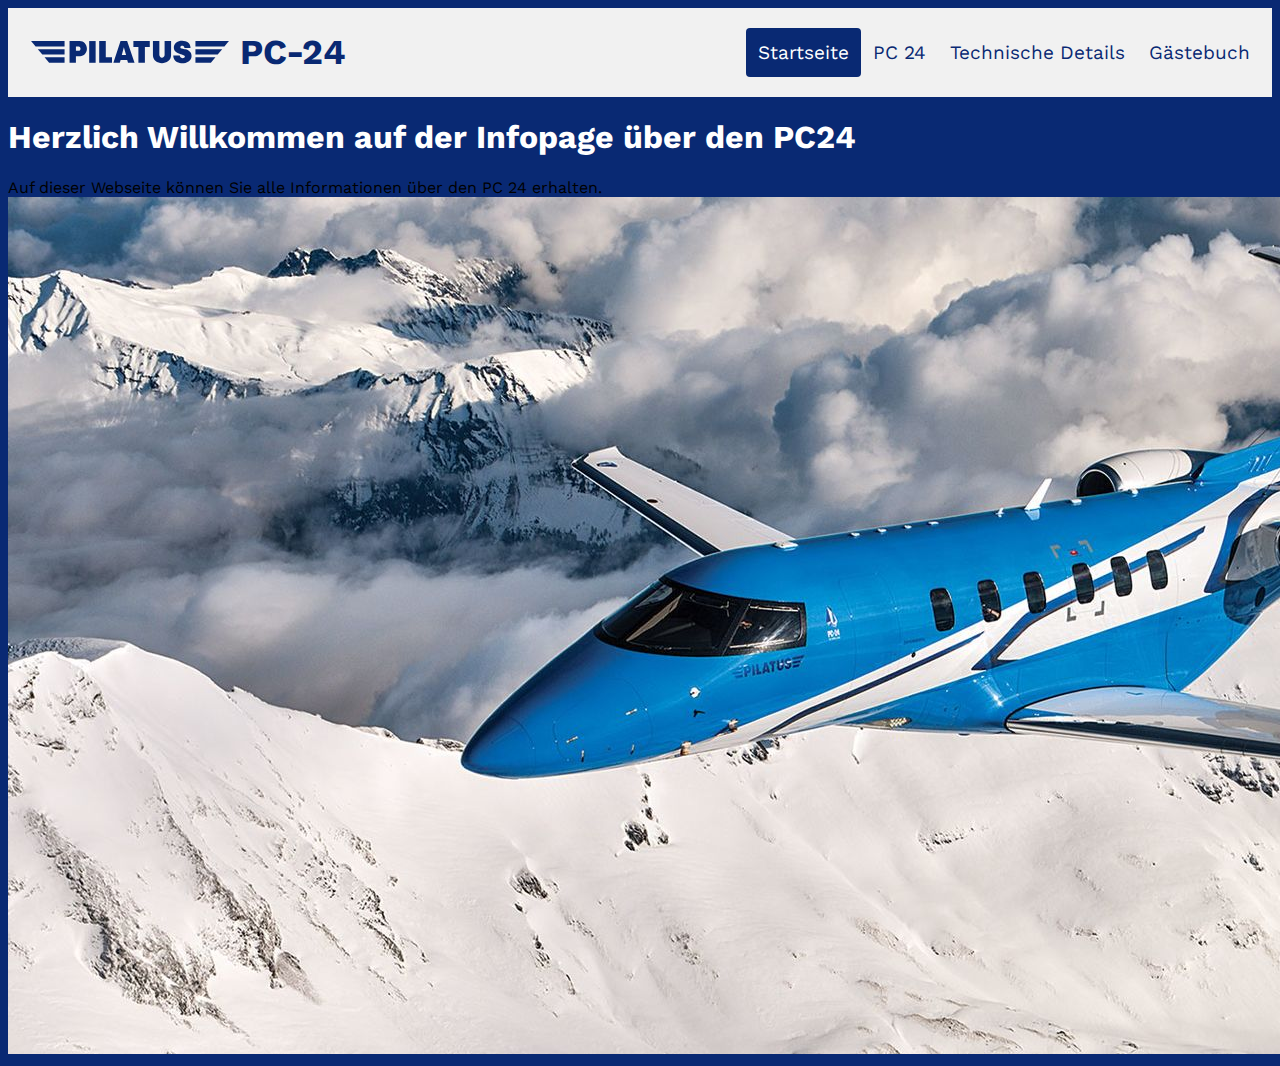
==== index.html @ 9fdf0edd "initial" ====
<!DOCTYPE html>
<html>

<head>
    <meta name="author" content="Silvan Loser">
    <title>PC 24</title>
    <link rel="stylesheet" type="text/css" href="css/style.css">
</head>

<body>
    <div class="header">
        <a href="#default" class="logo"><img src="pics/Pilatus_Aircraft_logo.svg" alt="Pilatus Aircraft Logo" class="responsive"> PC-24</a>
        <div class="header-right">
            <a class="active" href="#home">Startseite</a>
            <a href="#pc24">PC 24</a>
            <a href="#technical-details">Technische Details</a>
            <a href="#guestbook">Gästebuch</a>
        </div>
    </div>
    <h1>Herzlich Willkommen auf der Infopage über den PC24</h1>
    Auf dieser Webseite können Sie alle Informationen über den PC 24 erhalten.
    <div class="startpage"><img src="pics/pc24_1.jpeg" alt="PC 24 in den Schweizer Bergen"></div>
</body>

</html>
---- css/style.css ----
@import url('https://fonts.googleapis.com/css?family=Work+Sans');

body {
    background-color: #092973; 
    font-family: 'Work Sans',sans-serif;
    color: f1f1f1;
}

h1 {color: white; font-family: 'Work Sans', sans-serif}

/* Style the header with a grey background and some padding */
.header {
    overflow: hidden;
    background-color: #f1f1f1;
    padding: 20px 10px;
  }
  
  /* Style the header links */
  .header a {
    float: left;
    color:#092973;
    text-align: left;
    padding: 12px;
    text-decoration: none;
    font-size: 19px; 
    line-height: 25px;
    border-radius: 4px;
    max-width: 400px;
  }
  
  /* Style the logo link (notice that we set the same value of line-height and font-size to prevent the header to increase when the font gets bigger */
  .header a.logo {
    font-size: 35px;
    font-weight: bold;
  }

  .header a.logo .responsive {
      max-width: 50%;
      height: auto
  }
  
  /* Change the background color on mouse-over */
  .header a:hover {
    background-color: #ddd;
    color: black;
  }
  
  /* Style the active/current link*/
  .header a.active {
    background-color:#092973;
    color: white;
  }
  
  /* Float the link section to the right */
  .header-right {
    float: right;
    font-family: 'Work Sans', sans-serif
  }
  
  /* Add media queries for responsiveness - when the screen is 200px wide or less, stack the links on top of each other */ 
  @media screen and (max-width: 300px) {
    .header-right {
      float: none;
    }
  }

  @media screen and (max-width: 100px) {
      .header a {
          float: left;
          display: block;
          text-align: left;
      }
  }

  /* Set max-width for pic on startpage */
  .startpage {
      max-width: 50%;
      vertical-align: middle;
      height: auto;
  }
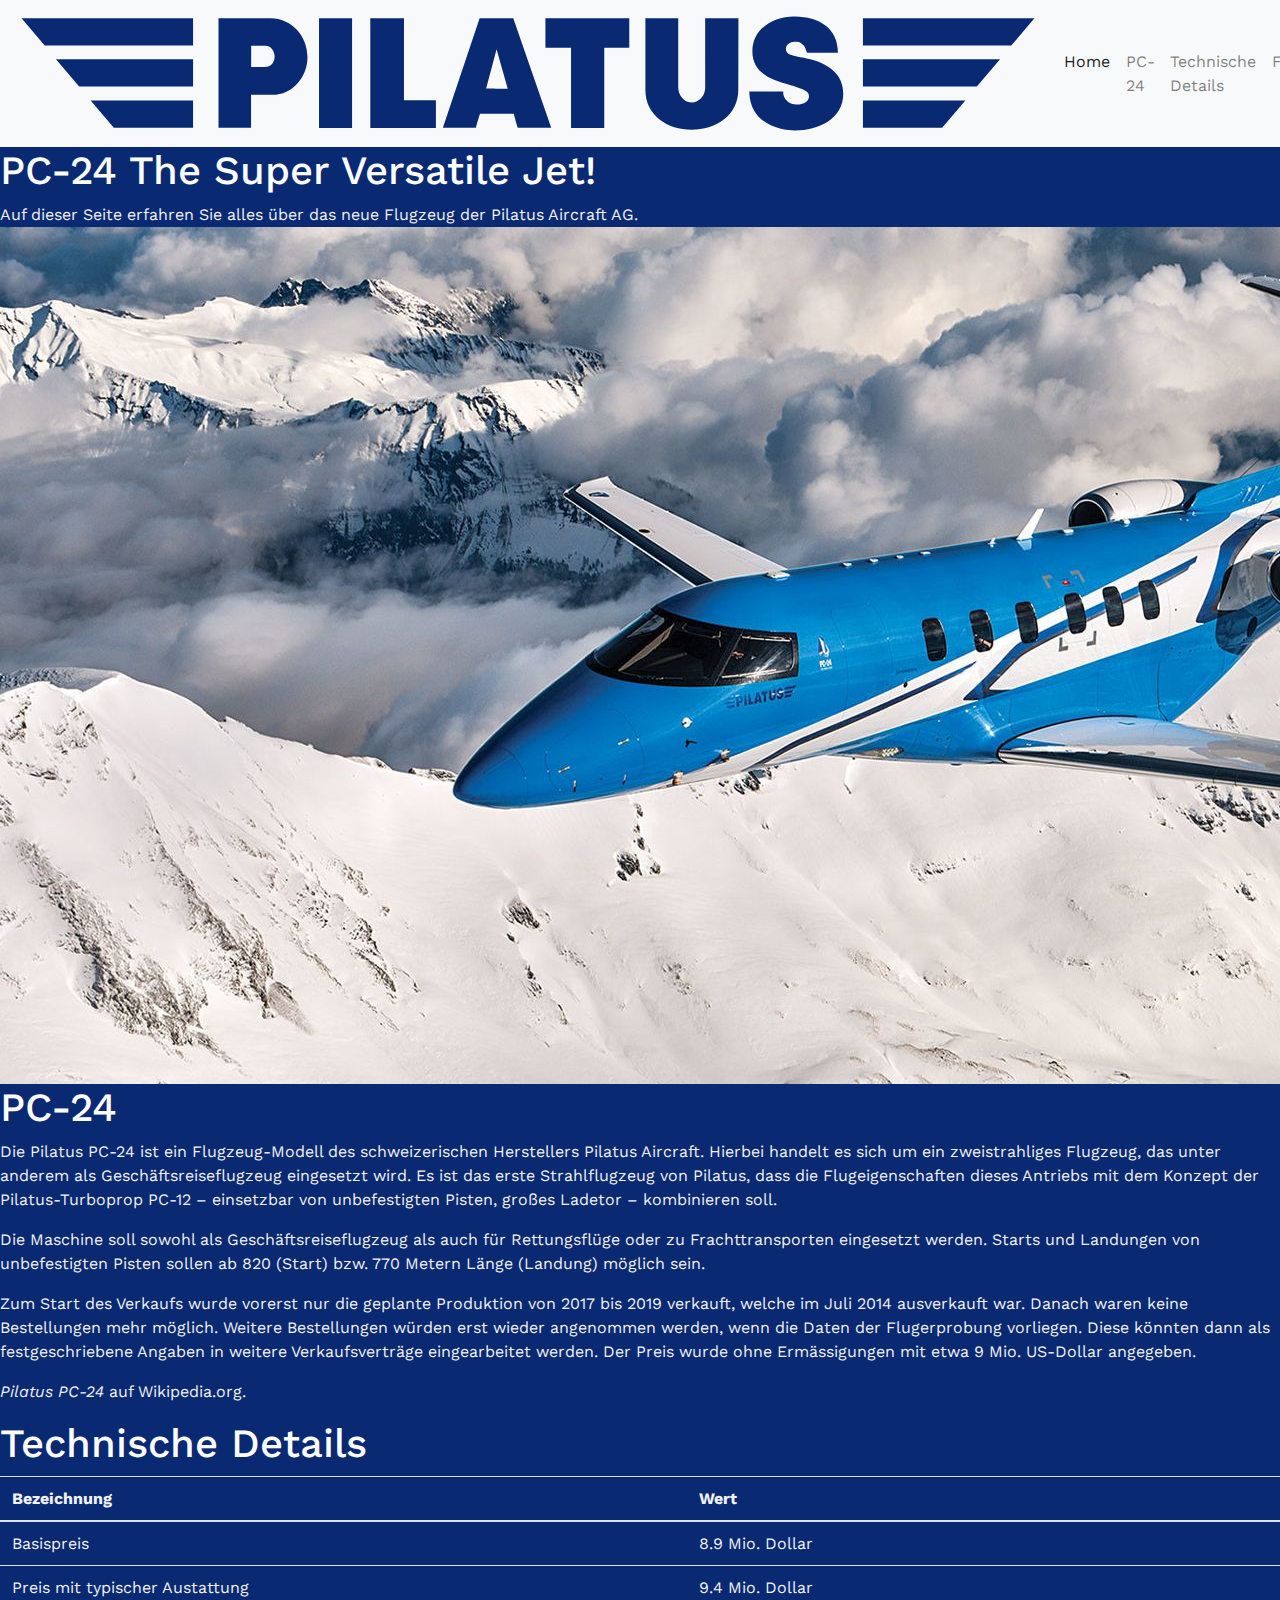
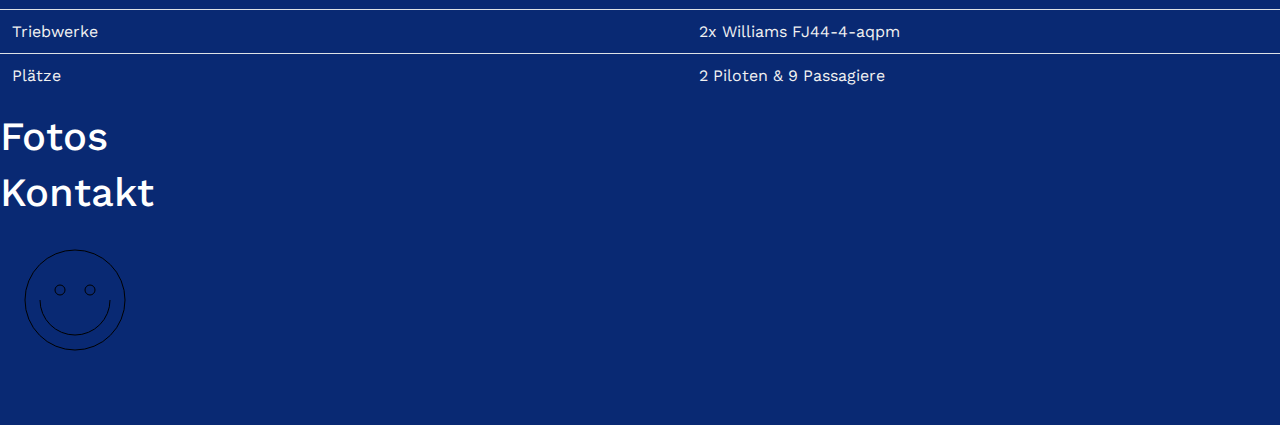
==== commit b1e318d0: "started with canvas" ====
--- a/index.html
+++ b/index.html
@@ -1,25 +1,130 @@
-<!DOCTYPE html>
 <html>
 
 <head>
     <meta name="author" content="Silvan Loser">
+    <meta charset="utf-8">
     <title>PC 24</title>
-    <link rel="stylesheet" type="text/css" href="css/style.css">
+    <meta name="viewport" content="width=device-width, initial-scale=1, shrink-to-fit=no">
+    <link rel="stylesheet" href="https://maxcdn.bootstrapcdn.com/bootstrap/4.0.0/css/bootstrap.min.css"
+        integrity="sha384-Gn5384xqQ1aoWXA+058RXPxPg6fy4IWvTNh0E263XmFcJlSAwiGgFAW/dAiS6JXm" crossorigin="anonymous">
+    <link rel="stylesheet" href="css/style.css">
 </head>
 
 <body>
-    <div class="header">
-        <a href="#default" class="logo"><img src="pics/Pilatus_Aircraft_logo.svg" alt="Pilatus Aircraft Logo" class="responsive"> PC-24</a>
-        <div class="header-right">
-            <a class="active" href="#home">Startseite</a>
-            <a href="#pc24">PC 24</a>
-            <a href="#technical-details">Technische Details</a>
-            <a href="#guestbook">Gästebuch</a>
+    <nav class="navbar navbar-expand-lg navbar-light bg-light">
+        <a class="navbar-brand" href="#"><img id="titelbild" src="pics/Pilatus_Aircraft_logo.svg"></a>
+        <button class="navbar-toggler" type="button" data-toggle="collapse" data-target="#navbarSupportedContent"
+            aria-controls="navbarSupportedContent" aria-expanded="false" aria-label="Toggle navigation">
+            <span class="navbar-toggler-icon"></span>
+        </button>
+
+        <div class="collapse navbar-collapse" id="navbarSupportedContent">
+            <ul class="navbar-nav mr-auto">
+                <li class="nav-item active">
+                    <a class="nav-link" href="#">Home <span class="sr-only">(current)</span></a>
+                </li>
+                <li class="nav-item">
+                    <a class="nav-link" href="#PC-24">PC-24<span class="sr-only">(current)</span></a>
+                </li>
+                <li class="nav-item">
+                    <a class="nav-link" href="#technical-details">Technische Details<span
+                            class="sr-only">(current)</span></a>
+                </li>
+                <li class="nav-item">
+                    <a class="nav-link" href="#fotos">Fotos<span class="sr-only">(current)</span></a>
+                </li>
+                <li class="nav-item">
+                    <a class="nav-link" href="#kontakt">Kontakt<span class="sr-only">(current)</span></a>
+                </li>
+                <li class="nav-item">
+                        <a class="nav-link" href="#canvas">Canvas<span class="sr-only">(current)</span></a>
+                    </li>
+            </ul>
         </div>
-    </div>
-    <h1>Herzlich Willkommen auf der Infopage über den PC24</h1>
-    Auf dieser Webseite können Sie alle Informationen über den PC 24 erhalten.
-    <div class="startpage"><img src="pics/pc24_1.jpeg" alt="PC 24 in den Schweizer Bergen"></div>
+    </nav>
+    <section id="home">
+        <h1>PC-24 The Super Versatile Jet!</h1>
+        <div>Auf dieser Seite erfahren Sie alles über das neue Flugzeug der Pilatus Aircraft AG.</div>
+        <img src="pics/pc24_1.jpeg" class="img-responsive" alt="PC-24 unterwegs in der Schweizer Bergen">
+    </section>
+    <section id="pc-24">
+        <h1>PC-24</h1>
+        <div id="beschreibung">
+            <p class="text-sm-left">Die Pilatus PC-24 ist ein Flugzeug-Modell des schweizerischen Herstellers Pilatus
+                Aircraft.
+                Hierbei handelt es sich um ein zweistrahliges Flugzeug, das unter anderem als Geschäftsreiseflugzeug
+                eingesetzt wird.
+                Es ist das erste Strahlflugzeug von Pilatus, dass die Flugeigenschaften dieses Antriebs mit dem Konzept
+                der Pilatus-Turboprop PC-12 –
+                einsetzbar von unbefestigten Pisten, großes Ladetor – kombinieren soll.
+            </p>
+            <p class="text-sm-left"></p>Die Maschine soll sowohl als Geschäftsreiseflugzeug als auch für Rettungsflüge
+            oder zu Frachttransporten
+            eingesetzt werden.
+            Starts und Landungen von unbefestigten Pisten sollen ab 820 (Start) bzw. 770 Metern Länge (Landung)
+            möglich sein.</p>
+            <p class="text-sm-left">Zum Start des Verkaufs wurde vorerst nur die geplante Produktion von 2017 bis 2019
+                verkauft, welche im
+                Juli 2014 ausverkauft war. Danach waren keine Bestellungen mehr möglich. Weitere Bestellungen würden
+                erst wieder angenommen werden, wenn die Daten der Flugerprobung vorliegen. Diese könnten dann als
+                festgeschriebene Angaben in weitere Verkaufsverträge eingearbeitet werden. Der Preis wurde ohne
+                Ermässigungen mit etwa 9 Mio. US-Dollar angegeben.</p>
+            <p class="text-sm-left"><cite>Pilatus PC-24</cite> auf Wikipedia.org.</p>
+        </div>
+
+    </section>
+    <section id="technical-details">
+        <h1>Technische Details</h1>
+        <div class="table-responsive">
+            <table class="table table-hover">
+                <thead>
+                    <tr>
+                        <th>Bezeichnung</th>
+                        <th>Wert</th>
+                    </tr>
+                </thead>
+                <tbody>
+                    <tr>
+                        <td>Basispreis</td>
+                        <td>8.9 Mio. Dollar</td>
+                    </tr>
+                    <tr>
+                        <td>Preis mit typischer Austattung</td>
+                        <td>9.4 Mio. Dollar</td>
+                    </tr>
+                    <tr>
+                        <td>Triebwerke</td>
+                        <td>2x Williams FJ44-4-aqpm</td>
+                    </tr>
+                    <tr>
+                        <td>Plätze</td>
+                        <td>2 Piloten & 9 Passagiere</td>
+                    </tr>
+                </tbody>
+            </table>
+        </div>
+    </section>
+    <section id="fotos">
+        <h1>Fotos</h1>
+    </section>
+    <section id="kontakt">
+        <h1>Kontakt</h1>
+    </section>
+    <section id=canvas>
+            <canvas id="myCanvas" width="200" height="200"></canvas>
+    </section>
+
+    <script src="https://code.jquery.com/jquery-3.2.1.slim.min.js"
+        integrity="sha384-KJ3o2DKtIkvYIK3UENzmM7KCkRr/rE9/Qpg6aAZGJwFDMVNA/GpGFF93hXpG5KkN"
+        crossorigin="anonymous"></script>
+    <script src="https://cdnjs.cloudflare.com/ajax/libs/popper.js/1.12.9/umd/popper.min.js"
+        integrity="sha384-ApNbgh9B+Y1QKtv3Rn7W3mgPxhU9K/ScQsAP7hUibX39j7fakFPskvXusvfa0b4Q"
+        crossorigin="anonymous"></script>
+    <script src="https://maxcdn.bootstrapcdn.com/bootstrap/4.0.0/js/bootstrap.min.js"
+        integrity="sha384-JZR6Spejh4U02d8jOt6vLEHfe/JQGiRRSQQxSfFWpi1MquVdAyjUar5+76PVCmYl"
+        crossorigin="anonymous"></script>
+    <script src="scripts/canvas.js"></script>
+
 </body>
 
 </html>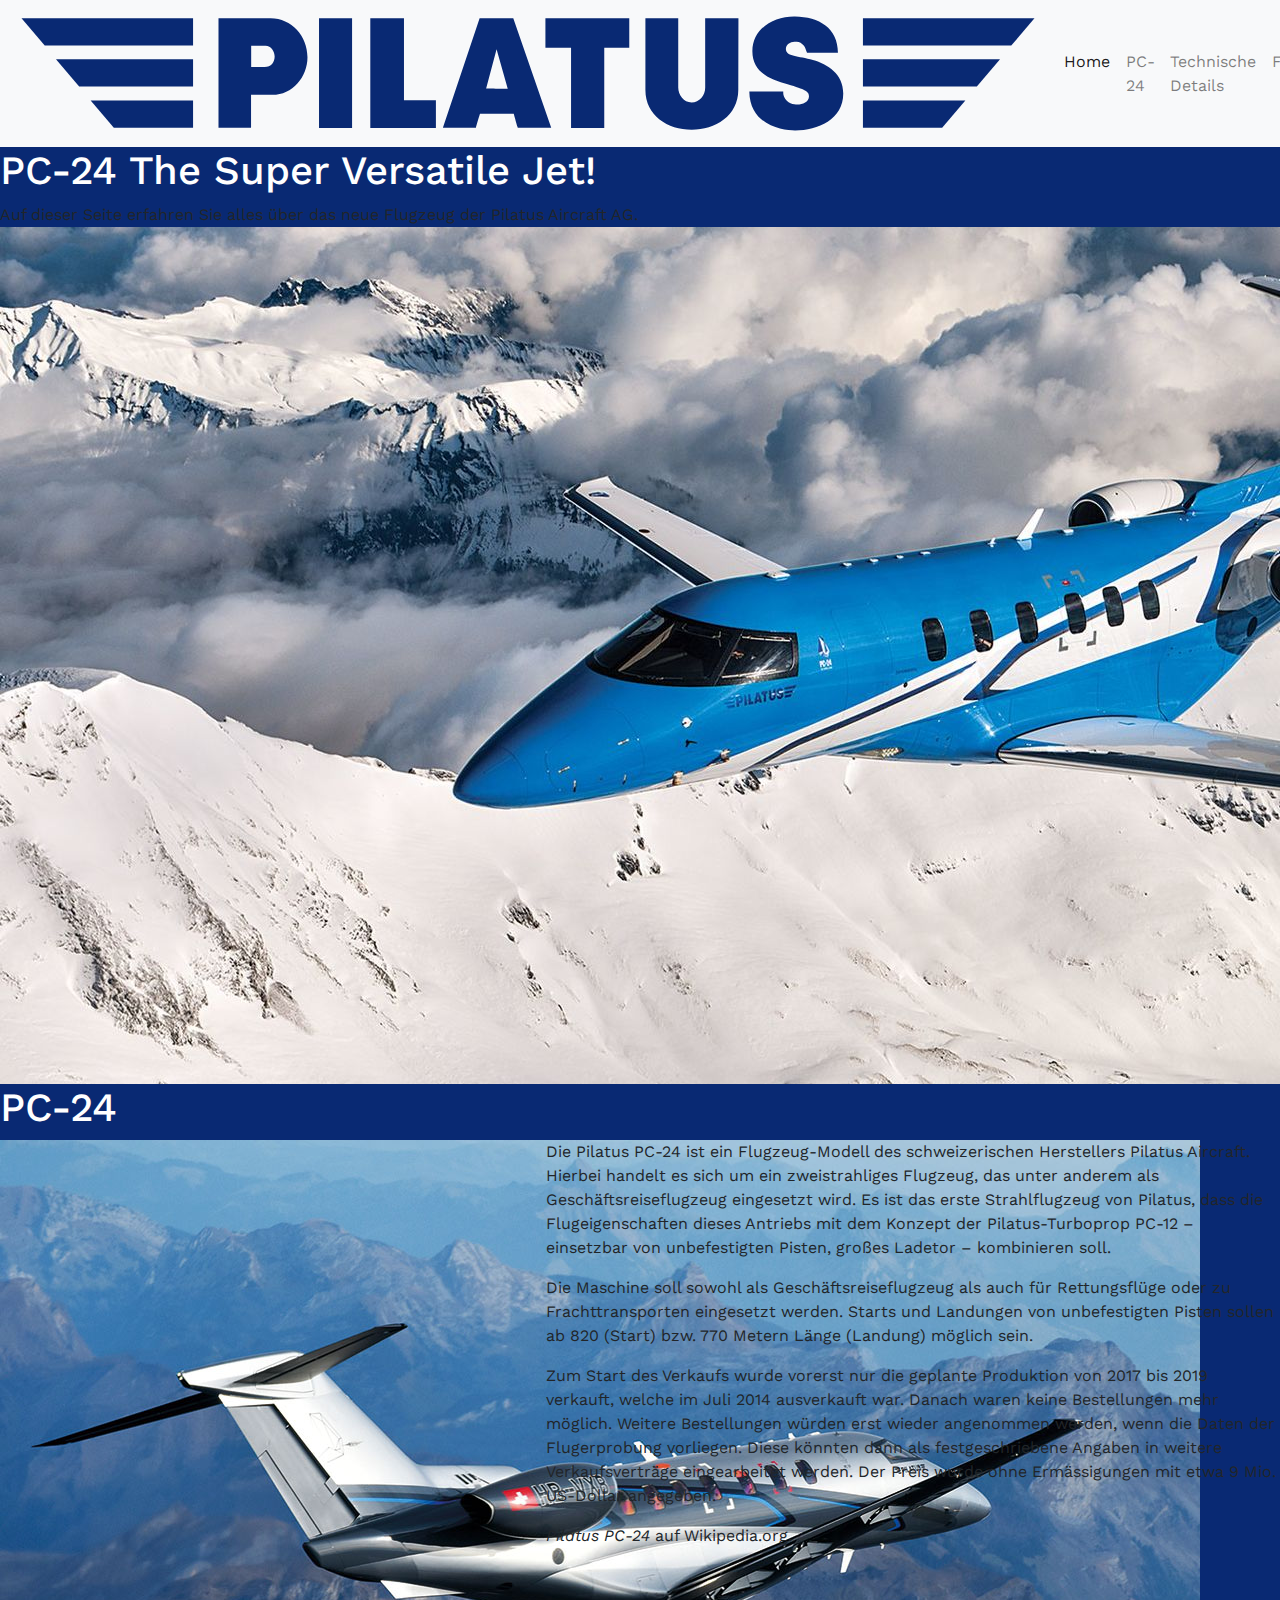
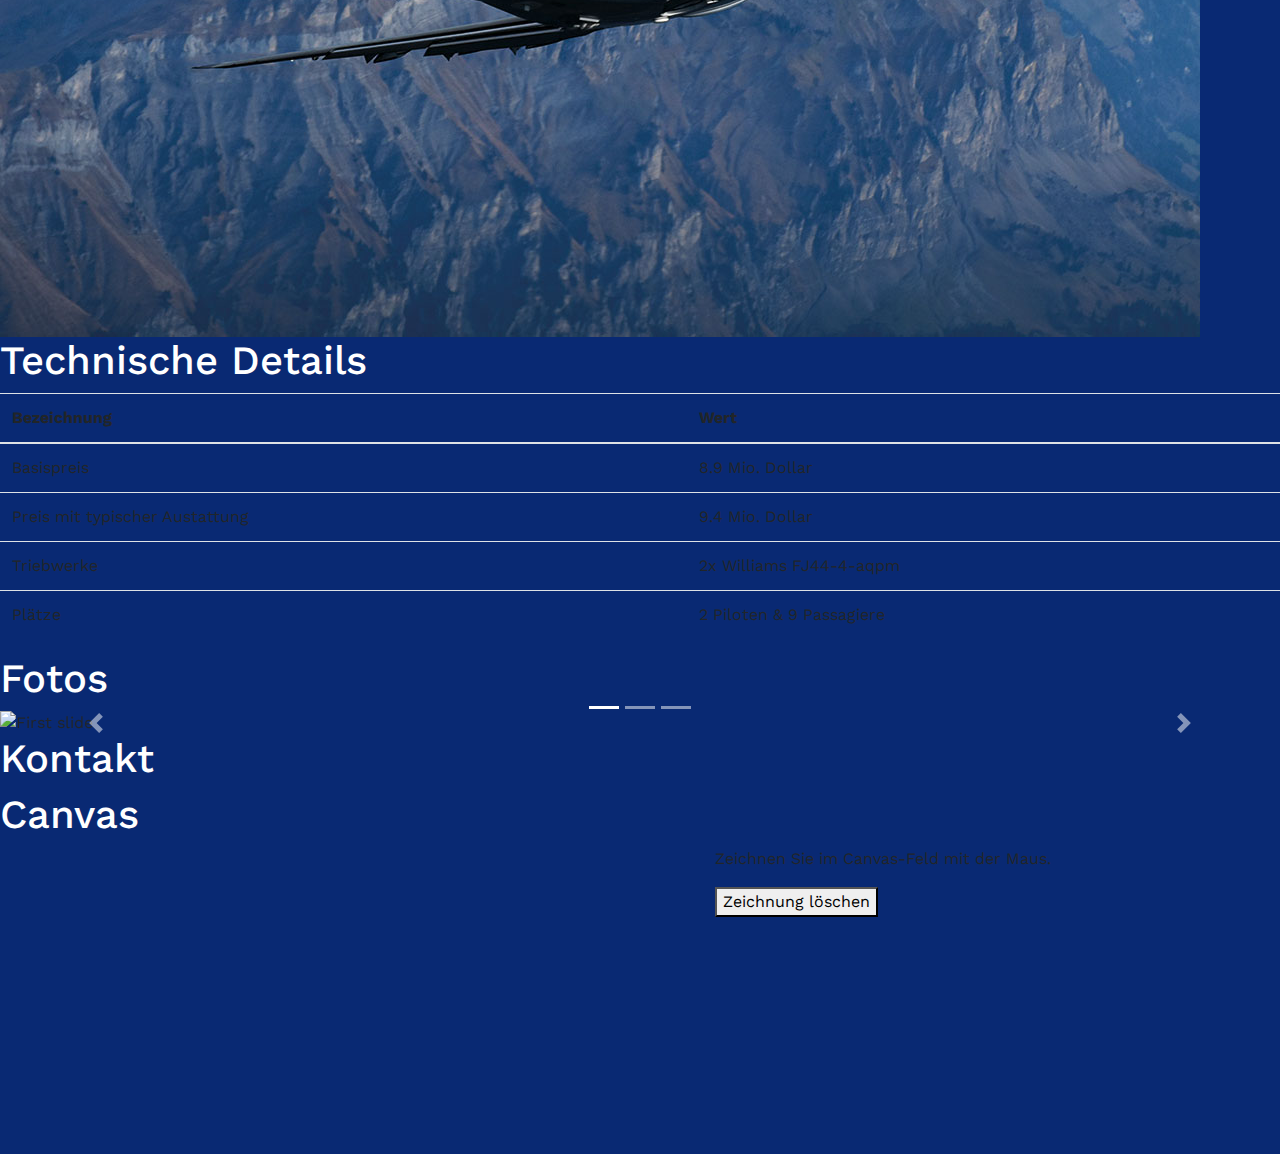
==== commit 8684d2b8: "erste abgabe" ====
--- a/index.html
+++ b/index.html
@@ -1,4 +1,5 @@
-<html>
+<!DOCTYPE html>
+<html lang=de>
 
 <head>
     <meta name="author" content="Silvan Loser">
@@ -8,112 +9,8 @@
     <link rel="stylesheet" href="https://maxcdn.bootstrapcdn.com/bootstrap/4.0.0/css/bootstrap.min.css"
         integrity="sha384-Gn5384xqQ1aoWXA+058RXPxPg6fy4IWvTNh0E263XmFcJlSAwiGgFAW/dAiS6JXm" crossorigin="anonymous">
     <link rel="stylesheet" href="css/style.css">
-</head>
-
-<body>
-    <nav class="navbar navbar-expand-lg navbar-light bg-light">
-        <a class="navbar-brand" href="#"><img id="titelbild" src="pics/Pilatus_Aircraft_logo.svg"></a>
-        <button class="navbar-toggler" type="button" data-toggle="collapse" data-target="#navbarSupportedContent"
-            aria-controls="navbarSupportedContent" aria-expanded="false" aria-label="Toggle navigation">
-            <span class="navbar-toggler-icon"></span>
-        </button>
-
-        <div class="collapse navbar-collapse" id="navbarSupportedContent">
-            <ul class="navbar-nav mr-auto">
-                <li class="nav-item active">
-                    <a class="nav-link" href="#">Home <span class="sr-only">(current)</span></a>
-                </li>
-                <li class="nav-item">
-                    <a class="nav-link" href="#PC-24">PC-24<span class="sr-only">(current)</span></a>
-                </li>
-                <li class="nav-item">
-                    <a class="nav-link" href="#technical-details">Technische Details<span
-                            class="sr-only">(current)</span></a>
-                </li>
-                <li class="nav-item">
-                    <a class="nav-link" href="#fotos">Fotos<span class="sr-only">(current)</span></a>
-                </li>
-                <li class="nav-item">
-                    <a class="nav-link" href="#kontakt">Kontakt<span class="sr-only">(current)</span></a>
-                </li>
-                <li class="nav-item">
-                        <a class="nav-link" href="#canvas">Canvas<span class="sr-only">(current)</span></a>
-                    </li>
-            </ul>
-        </div>
-    </nav>
-    <section id="home">
-        <h1>PC-24 The Super Versatile Jet!</h1>
-        <div>Auf dieser Seite erfahren Sie alles über das neue Flugzeug der Pilatus Aircraft AG.</div>
-        <img src="pics/pc24_1.jpeg" class="img-responsive" alt="PC-24 unterwegs in der Schweizer Bergen">
-    </section>
-    <section id="pc-24">
-        <h1>PC-24</h1>
-        <div id="beschreibung">
-            <p class="text-sm-left">Die Pilatus PC-24 ist ein Flugzeug-Modell des schweizerischen Herstellers Pilatus
-                Aircraft.
-                Hierbei handelt es sich um ein zweistrahliges Flugzeug, das unter anderem als Geschäftsreiseflugzeug
-                eingesetzt wird.
-                Es ist das erste Strahlflugzeug von Pilatus, dass die Flugeigenschaften dieses Antriebs mit dem Konzept
-                der Pilatus-Turboprop PC-12 –
-                einsetzbar von unbefestigten Pisten, großes Ladetor – kombinieren soll.
-            </p>
-            <p class="text-sm-left"></p>Die Maschine soll sowohl als Geschäftsreiseflugzeug als auch für Rettungsflüge
-            oder zu Frachttransporten
-            eingesetzt werden.
-            Starts und Landungen von unbefestigten Pisten sollen ab 820 (Start) bzw. 770 Metern Länge (Landung)
-            möglich sein.</p>
-            <p class="text-sm-left">Zum Start des Verkaufs wurde vorerst nur die geplante Produktion von 2017 bis 2019
-                verkauft, welche im
-                Juli 2014 ausverkauft war. Danach waren keine Bestellungen mehr möglich. Weitere Bestellungen würden
-                erst wieder angenommen werden, wenn die Daten der Flugerprobung vorliegen. Diese könnten dann als
-                festgeschriebene Angaben in weitere Verkaufsverträge eingearbeitet werden. Der Preis wurde ohne
-                Ermässigungen mit etwa 9 Mio. US-Dollar angegeben.</p>
-            <p class="text-sm-left"><cite>Pilatus PC-24</cite> auf Wikipedia.org.</p>
-        </div>
-
-    </section>
-    <section id="technical-details">
-        <h1>Technische Details</h1>
-        <div class="table-responsive">
-            <table class="table table-hover">
-                <thead>
-                    <tr>
-                        <th>Bezeichnung</th>
-                        <th>Wert</th>
-                    </tr>
-                </thead>
-                <tbody>
-                    <tr>
-                        <td>Basispreis</td>
-                        <td>8.9 Mio. Dollar</td>
-                    </tr>
-                    <tr>
-                        <td>Preis mit typischer Austattung</td>
-                        <td>9.4 Mio. Dollar</td>
-                    </tr>
-                    <tr>
-                        <td>Triebwerke</td>
-                        <td>2x Williams FJ44-4-aqpm</td>
-                    </tr>
-                    <tr>
-                        <td>Plätze</td>
-                        <td>2 Piloten & 9 Passagiere</td>
-                    </tr>
-                </tbody>
-            </table>
-        </div>
-    </section>
-    <section id="fotos">
-        <h1>Fotos</h1>
-    </section>
-    <section id="kontakt">
-        <h1>Kontakt</h1>
-    </section>
-    <section id=canvas>
-            <canvas id="myCanvas" width="200" height="200"></canvas>
-    </section>
-
+    <link rel="icon" href="pics/Pilatus_Aircraft_logo.svg" sizes="any" type="image/svg+xml">
+    <script src="https://ajax.googleapis.com/ajax/libs/jquery/3.3.1/jquery.min.js"></script>
     <script src="https://code.jquery.com/jquery-3.2.1.slim.min.js"
         integrity="sha384-KJ3o2DKtIkvYIK3UENzmM7KCkRr/rE9/Qpg6aAZGJwFDMVNA/GpGFF93hXpG5KkN"
         crossorigin="anonymous"></script>
@@ -124,6 +21,180 @@
         integrity="sha384-JZR6Spejh4U02d8jOt6vLEHfe/JQGiRRSQQxSfFWpi1MquVdAyjUar5+76PVCmYl"
         crossorigin="anonymous"></script>
     <script src="scripts/canvas.js"></script>
+</head>
+
+<body onload="InitThis()">
+    <nav class="navbar navbar-expand-lg navbar-light bg-light">
+        <a class="navbar-brand" href="#"><img id="titelbild" src="pics/Pilatus_Aircraft_logo.svg"
+                alt="Pilatus Aircraft Logo"></a>
+        <button class="navbar-toggler" type="button" data-toggle="collapse" data-target="#navbarSupportedContent"
+            aria-controls="navbarSupportedContent" aria-expanded="false" aria-label="Toggle navigation">
+            <span class="navbar-toggler-icon"></span>
+        </button>
+
+        <div class="collapse navbar-collapse" id="navbarSupportedContent">
+            <ul class="navbar-nav mr-auto">
+                <li class="nav-item active">
+                    <a class="nav-link" href="#">Home <span class="sr-only">(current)</span></a>
+                </li>
+                <li class="nav-item">
+                    <a class="nav-link" href="#PC-24">PC-24<span class="sr-only">(current)</span></a>
+                </li>
+                <li class="nav-item">
+                    <a class="nav-link" href="#technical-details">Technische Details<span
+                            class="sr-only">(current)</span></a>
+                </li>
+                <li class="nav-item">
+                    <a class="nav-link" href="#fotos">Fotos<span class="sr-only">(current)</span></a>
+                </li>
+                <li class="nav-item">
+                    <a class="nav-link" href="#kontakt">Kontakt<span class="sr-only">(current)</span></a>
+                </li>
+                <li class="nav-item">
+                    <a class="nav-link" href="#canvas">Canvas<span class="sr-only">(current)</span></a>
+                </li>
+            </ul>
+        </div>
+    </nav>
+    <section id="home">
+        <h1>PC-24 The Super Versatile Jet!</h1>
+        <div>Auf dieser Seite erfahren Sie alles über das neue Flugzeug der Pilatus Aircraft AG.</div>
+        <img src="pics/pc24_1.jpeg" class="img-responsive" alt="PC-24 unterwegs in der Schweizer Bergen">
+    </section>
+    <section id="pc-24">
+        <h1>PC-24</h1>
+        <div class="row">
+            <div class="col-md-5">
+                <img id="pc24-pic" src="pics/Pilatus-PC-24-Flying-Over-Mountains.jpg"
+                    alt="Silberner PC-24 fliegt über Berge" />
+            </div>
+            <div class="col-md-7">
+                <p class="text-sm-left">Die Pilatus PC-24 ist ein Flugzeug-Modell des schweizerischen Herstellers
+                    Pilatus
+                    Aircraft.
+                    Hierbei handelt es sich um ein zweistrahliges Flugzeug, das unter anderem als
+                    Geschäftsreiseflugzeug
+                    eingesetzt wird.
+                    Es ist das erste Strahlflugzeug von Pilatus, dass die Flugeigenschaften dieses Antriebs mit dem
+                    Konzept
+                    der Pilatus-Turboprop PC-12 –
+                    einsetzbar von unbefestigten Pisten, großes Ladetor – kombinieren soll.
+                </p>
+                <p class="text-sm-left">Die Maschine soll sowohl als Geschäftsreiseflugzeug als auch für
+                    Rettungsflüge
+                    oder zu Frachttransporten
+                    eingesetzt werden.
+                    Starts und Landungen von unbefestigten Pisten sollen ab 820 (Start) bzw. 770 Metern Länge (Landung)
+                    möglich sein.</p>
+                <p class="text-sm-left">Zum Start des Verkaufs wurde vorerst nur die geplante Produktion von 2017
+                    bis 2019
+                    verkauft, welche im
+                    Juli 2014 ausverkauft war. Danach waren keine Bestellungen mehr möglich. Weitere Bestellungen
+                    würden
+                    erst wieder angenommen werden, wenn die Daten der Flugerprobung vorliegen. Diese könnten dann
+                    als
+                    festgeschriebene Angaben in weitere Verkaufsverträge eingearbeitet werden. Der Preis wurde ohne
+                    Ermässigungen mit etwa 9 Mio. US-Dollar angegeben.</p>
+                <p class="text-sm-left"><cite>Pilatus PC-24</cite> auf Wikipedia.org.</p>
+            </div>
+        </div>
+
+    </section>
+    <section id="technical-details">
+        <h1>Technische Details</h1>
+        <div class="table-responsive">
+            <table class="table table-hover">
+                <thead>
+                    <tr>
+                        <th>Bezeichnung</th>
+                        <th>Wert</th>
+                    </tr>
+                </thead>
+                <tbody>
+                    <tr>
+                        <td>Basispreis</td>
+                        <td>8.9 Mio. Dollar</td>
+                    </tr>
+                    <tr>
+                        <td>Preis mit typischer Austattung</td>
+                        <td>9.4 Mio. Dollar</td>
+                    </tr>
+                    <tr>
+                        <td>Triebwerke</td>
+                        <td>2x Williams FJ44-4-aqpm</td>
+                    </tr>
+                    <tr>
+                        <td>Plätze</td>
+                        <td>2 Piloten & 9 Passagiere</td>
+                    </tr>
+                </tbody>
+            </table>
+        </div>
+    </section>
+    <section id="fotos">
+        <h1>Fotos</h1>
+        <div id="carouselExampleIndicators" class="carousel slide" data-ride="carousel">
+            <ol class="carousel-indicators">
+                <li data-target="#carouselExampleIndicators" data-slide-to="0" class="active"></li>
+                <li data-target="#carouselExampleIndicators" data-slide-to="1"></li>
+                <li data-target="#carouselExampleIndicators" data-slide-to="2"></li>
+            </ol>
+            <div class="carousel-inner">
+                <div class="carousel-item active">
+                    <img class="d-block w-100" src="pics/slider1.jpg" alt="First slide">
+                    <div class="carousel-caption d-none d-md-block">
+                        <h5>First Pic</h5>
+                        <p>Airplane 1</p>
+                    </div>
+                </div>
+                <div class="carousel-item">
+                    <img class="d-block w-100" src="pics/slider2.jpg" alt="Second slide">
+                    <div class="carousel-caption d-none d-md-block">
+                        <h5>Second Pic</h5>
+                        <p>Airplane 2</p>
+                    </div>
+                </div>
+                <div class="carousel-item">
+                    <img class="d-block w-100" src="pics/slider3.jpg" alt="Third slide">
+                    <div class="carousel-caption d-none d-md-block">
+                        <h5>Third Pic</h5>
+                        <p>Airplane 3</p>
+                    </div>
+                </div>
+            </div>
+            <a class="carousel-control-prev" href="#carouselExampleIndicators" role="button" data-slide="prev">
+                <span class="carousel-control-prev-icon" aria-hidden="true"></span>
+                <span class="sr-only">Previous</span>
+            </a>
+            <a class="carousel-control-next" href="#carouselExampleIndicators" role="button" data-slide="next">
+                <span class="carousel-control-next-icon" aria-hidden="true"></span>
+                <span class="sr-only">Next</span>
+            </a>
+        </div>
+    </section>
+    <section id="kontakt">
+        <h1>Kontakt</h1>
+    </section>
+    <section id=canvas>
+        <h1>Canvas</h1>
+        <div class="container">
+            <div class="row">
+                <div class="col-sm">
+                    <canvas id="myCanvas" , width="600" height="300">
+                        <p>This is fallback content for users of assistive technologies or of browsers that don't have
+                            full support
+                            for the Canvas API.</p>
+                    </canvas>
+                </div>
+                <div class="col-sm">
+                    <p>Zeichnen Sie im Canvas-Feld mit der Maus.</p>
+                    <button onclick="clearArea()">Zeichnung löschen</button>
+                </div>
+            </div>
+        </div>
+
+    </section>
+
 
 </body>
 
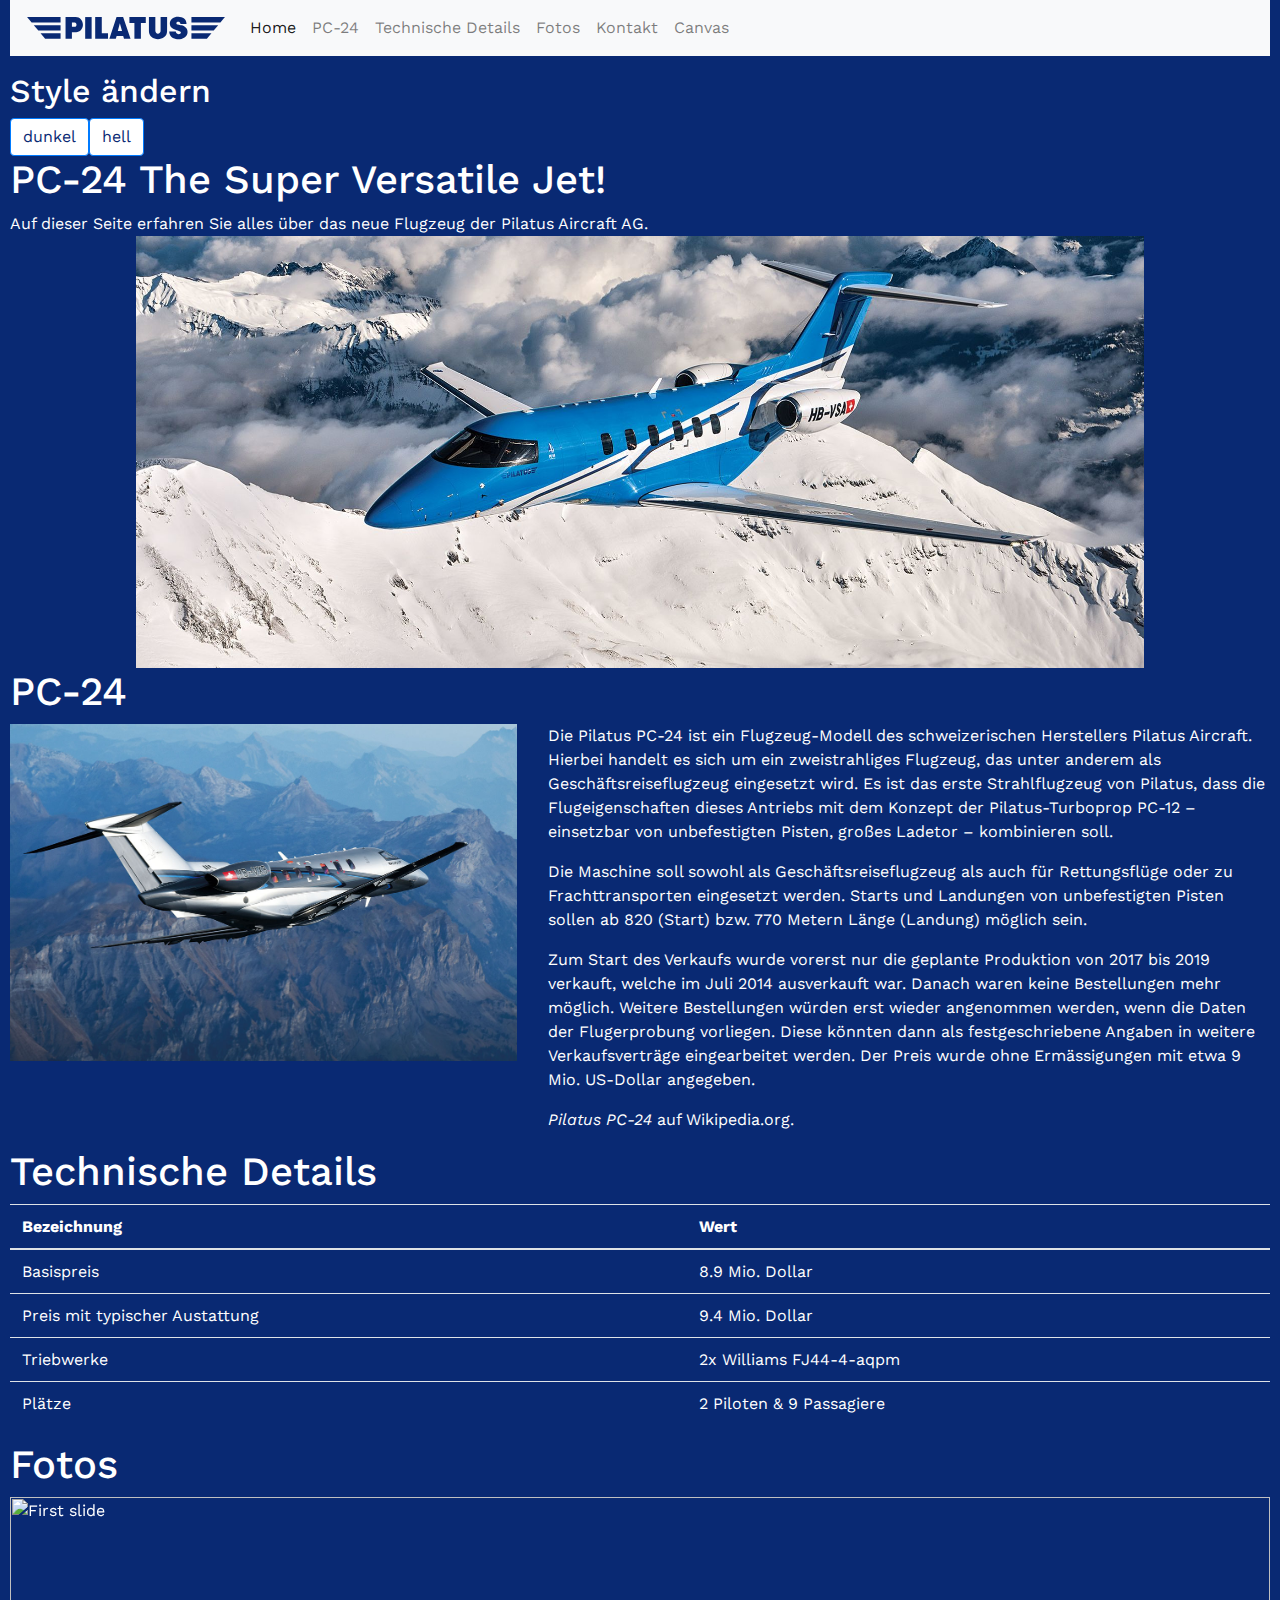
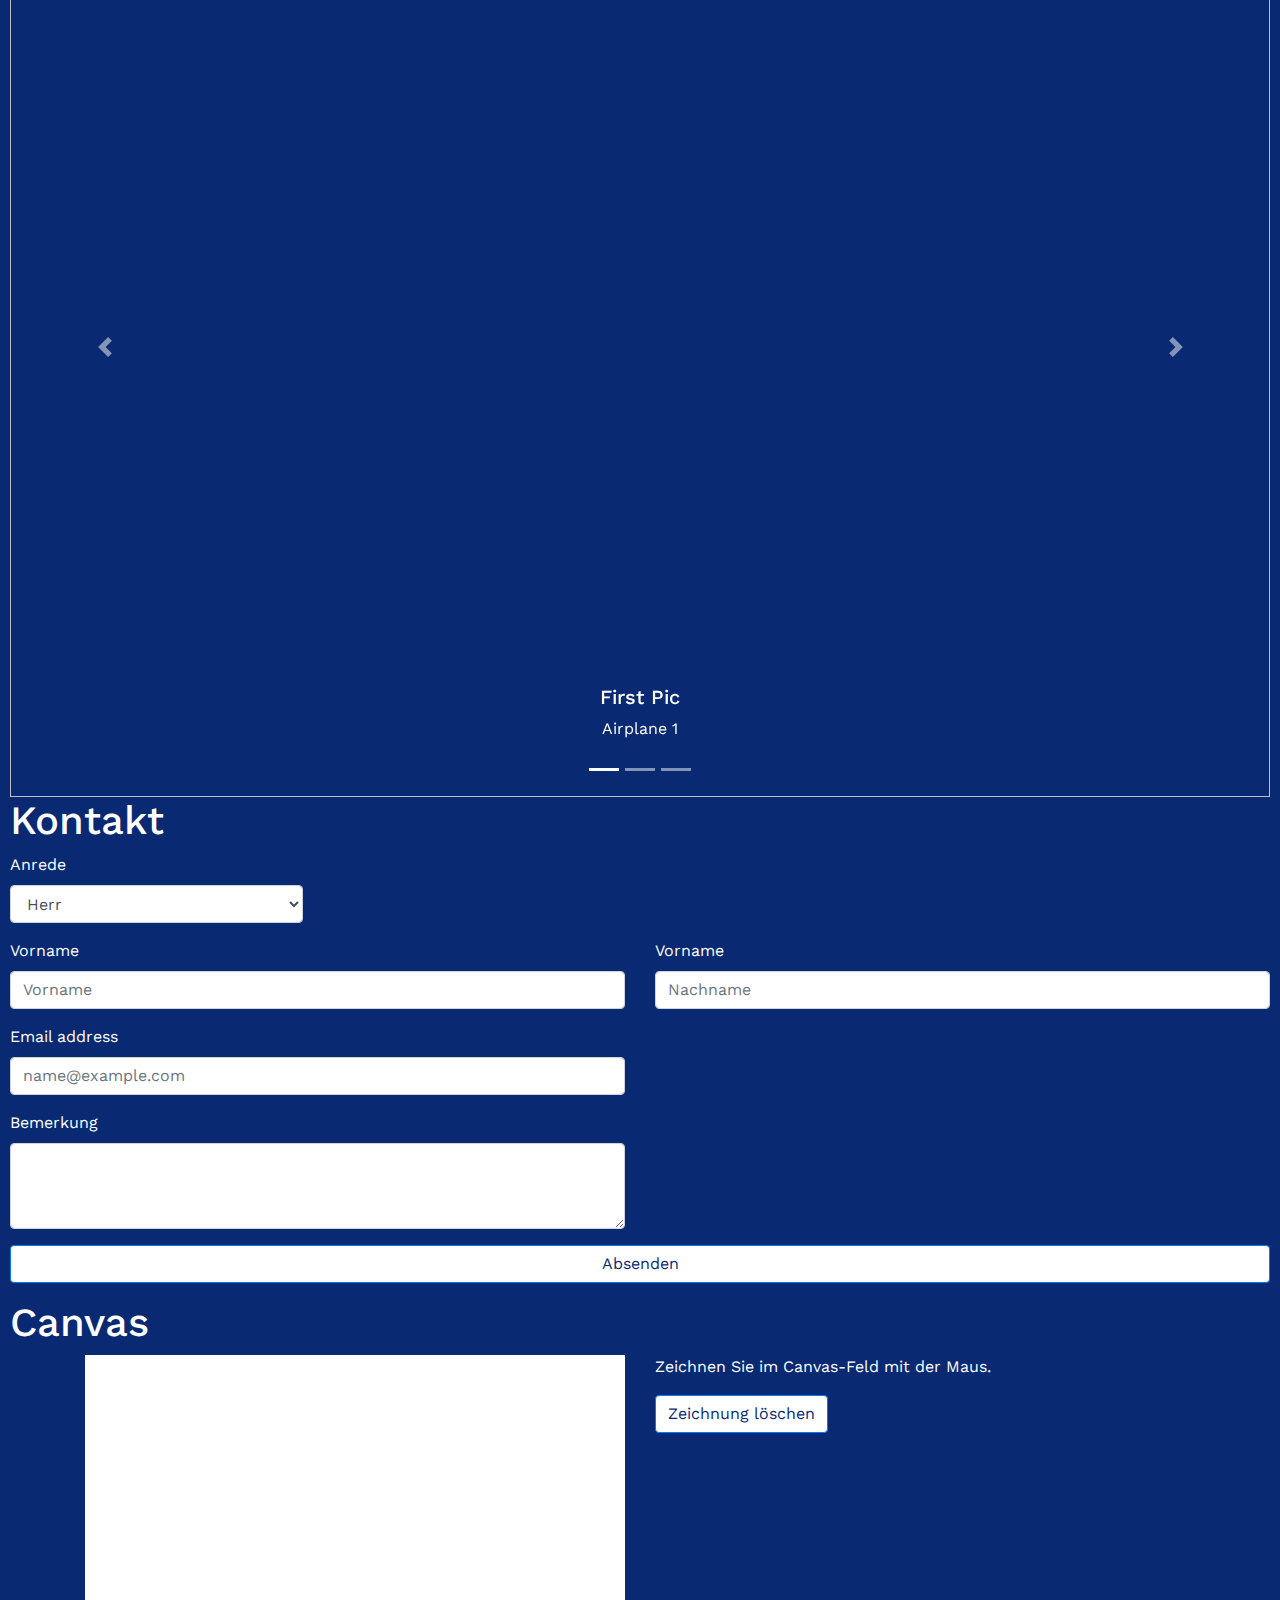
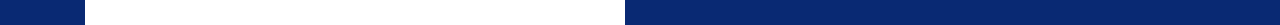
==== commit 9ad997c6: "functional state" ====
--- a/index.html
+++ b/index.html
@@ -1,29 +1,26 @@
-<!DOCTYPE html>
-<html lang=de>
+<!DOCTYPE html lang=de>
 
 <head>
     <meta name="author" content="Silvan Loser">
     <meta charset="utf-8">
     <title>PC 24</title>
     <meta name="viewport" content="width=device-width, initial-scale=1, shrink-to-fit=no">
-    <link rel="stylesheet" href="https://maxcdn.bootstrapcdn.com/bootstrap/4.0.0/css/bootstrap.min.css"
-        integrity="sha384-Gn5384xqQ1aoWXA+058RXPxPg6fy4IWvTNh0E263XmFcJlSAwiGgFAW/dAiS6JXm" crossorigin="anonymous">
-    <link rel="stylesheet" href="css/style.css">
-    <link rel="icon" href="pics/Pilatus_Aircraft_logo.svg" sizes="any" type="image/svg+xml">
+    <base href="/">
+    <link rel="stylesheet" href="https://maxcdn.bootstrapcdn.com/bootstrap/4.0.0/css/bootstrap.min.css" type="text/css"
+     crossorigin="anonymous">
+    <link rel="stylesheet" type="text/css" href="css/style.css" title="dunkel">
+    <link rel="alternate stylesheet" type="text/css" href="css/style2.css" title="hell">
     <script src="https://ajax.googleapis.com/ajax/libs/jquery/3.3.1/jquery.min.js"></script>
-    <script src="https://code.jquery.com/jquery-3.2.1.slim.min.js"
-        integrity="sha384-KJ3o2DKtIkvYIK3UENzmM7KCkRr/rE9/Qpg6aAZGJwFDMVNA/GpGFF93hXpG5KkN"
-        crossorigin="anonymous"></script>
     <script src="https://cdnjs.cloudflare.com/ajax/libs/popper.js/1.12.9/umd/popper.min.js"
-        integrity="sha384-ApNbgh9B+Y1QKtv3Rn7W3mgPxhU9K/ScQsAP7hUibX39j7fakFPskvXusvfa0b4Q"
         crossorigin="anonymous"></script>
     <script src="https://maxcdn.bootstrapcdn.com/bootstrap/4.0.0/js/bootstrap.min.js"
-        integrity="sha384-JZR6Spejh4U02d8jOt6vLEHfe/JQGiRRSQQxSfFWpi1MquVdAyjUar5+76PVCmYl"
         crossorigin="anonymous"></script>
-    <script src="scripts/canvas.js"></script>
+    <script src="js/canvas.js"></script>
+    <script src="js/slider.js"></script>
+    <script src="js/styleSwitcher.js"></script>
 </head>
 
-<body onload="InitThis()">
+<body onload="InitCanvas(); ">
     <nav class="navbar navbar-expand-lg navbar-light bg-light">
         <a class="navbar-brand" href="#"><img id="titelbild" src="pics/Pilatus_Aircraft_logo.svg"
                 alt="Pilatus Aircraft Logo"></a>
@@ -56,6 +53,12 @@
             </ul>
         </div>
     </nav>
+    <div>
+        <p></p>
+        <main>
+        </main>
+    </div>
+
     <section id="home">
         <h1>PC-24 The Super Versatile Jet!</h1>
         <div>Auf dieser Seite erfahren Sie alles über das neue Flugzeug der Pilatus Aircraft AG.</div>
@@ -133,11 +136,11 @@
     </section>
     <section id="fotos">
         <h1>Fotos</h1>
-        <div id="carouselExampleIndicators" class="carousel slide" data-ride="carousel">
+        <div id="carouselIndicators" class="carousel slide" data-ride="carousel">
             <ol class="carousel-indicators">
-                <li data-target="#carouselExampleIndicators" data-slide-to="0" class="active"></li>
-                <li data-target="#carouselExampleIndicators" data-slide-to="1"></li>
-                <li data-target="#carouselExampleIndicators" data-slide-to="2"></li>
+                <li data-target="#carouselIndicators" data-slide-to="0" class="active"></li>
+                <li data-target="#carouselIndicators" data-slide-to="1"></li>
+                <li data-target="#carouselIndicators" data-slide-to="2"></li>
             </ol>
             <div class="carousel-inner">
                 <div class="carousel-item active">
@@ -148,25 +151,25 @@
                     </div>
                 </div>
                 <div class="carousel-item">
-                    <img class="d-block w-100" src="pics/slider2.jpg" alt="Second slide">
+                    <img class="d-block w-100" data-src="pics/slider2.jpg" alt="Second slide">
                     <div class="carousel-caption d-none d-md-block">
                         <h5>Second Pic</h5>
                         <p>Airplane 2</p>
                     </div>
                 </div>
                 <div class="carousel-item">
-                    <img class="d-block w-100" src="pics/slider3.jpg" alt="Third slide">
+                    <img class="d-block w-100" data-src="pics/slider3.jpg" alt="Third slide">
                     <div class="carousel-caption d-none d-md-block">
                         <h5>Third Pic</h5>
                         <p>Airplane 3</p>
                     </div>
                 </div>
             </div>
-            <a class="carousel-control-prev" href="#carouselExampleIndicators" role="button" data-slide="prev">
+            <a class="carousel-control-prev" href="#carouselIndicators" role="button" data-slide="prev">
                 <span class="carousel-control-prev-icon" aria-hidden="true"></span>
                 <span class="sr-only">Previous</span>
             </a>
-            <a class="carousel-control-next" href="#carouselExampleIndicators" role="button" data-slide="next">
+            <a class="carousel-control-next" href="#carouselIndicators" role="button" data-slide="next">
                 <span class="carousel-control-next-icon" aria-hidden="true"></span>
                 <span class="sr-only">Next</span>
             </a>
@@ -174,13 +177,57 @@
     </section>
     <section id="kontakt">
         <h1>Kontakt</h1>
+        <form class="myForm" action="php/form.php" method="GET">
+            <div class="row">
+                <div class="col-3">
+                    <div class="form-group">
+                        <label for="FormControlSelect2">Anrede</label>
+                        <select class="form-control" id="anrede" name="anrede">
+                            <option>Herr</option>
+                            <option>Frau</option>
+                        </select>
+                    </div>
+                </div>
+            </div>
+            <div class="row">
+                <div class="col-6">
+                    <div class="form-group">
+                        <label for="vorname">Vorname</label>
+                        <input type="name" class="form-control" id="vorname" name="vorname" placeholder="Vorname">
+                    </div>
+                </div>
+                <div class="col-6">
+                    <div class="form-group">
+                        <label for="nachname">Vorname</label>
+                        <input type="name" class="form-control" id="name" name="name" placeholder="Nachname">
+                    </div>
+                </div>
+            </div>
+            <div class="row">
+                <div class="col-6">
+                    <div class="form-group">
+                        <label for="email">Email address</label>
+                        <input type="email" class="form-control" id="email" name="email" placeholder="name@example.com">
+                    </div>
+                </div>
+            </div>
+            <div class="row">
+                <div class="col-6">
+                    <div class="form-group">
+                        <label for="FormControlTextarea">Bemerkung</label>
+                        <textarea class="form-control" id="textArea" name="textArea" rows="3"></textarea>
+                    </div>
+                </div>
+            </div>
+            <button type="submit" class="btn btn-outline-primary btn-block" id="absenden">Absenden</button>
+        </form>
     </section>
     <section id=canvas>
         <h1>Canvas</h1>
         <div class="container">
             <div class="row">
                 <div class="col-sm">
-                    <canvas id="myCanvas" , width="600" height="300">
+                    <canvas id="myCanvas" width="600" height="300">
                         <p>This is fallback content for users of assistive technologies or of browsers that don't have
                             full support
                             for the Canvas API.</p>
@@ -188,13 +235,12 @@
                 </div>
                 <div class="col-sm">
                     <p>Zeichnen Sie im Canvas-Feld mit der Maus.</p>
-                    <button onclick="clearArea()">Zeichnung löschen</button>
-                </div>
-            </div>
-        </div>
-
-    </section>
-
+                    <button class="btn btn-outline-primary" onclick="clearArea()">Zeichnung löschen</button>
+                </div>
+            </div>
+        </div>
+
+    </section>
 
 </body>
 
--- a/css/style.css
+++ b/css/style.css
@@ -4,78 +4,129 @@
 body {
     background-color: #092973; 
     font-family: 'Work Sans',sans-serif;
-    color: f1f1f1;
+    color: white;
+    margin-left: 10px;
+    margin-right: 10px;
 }
 
-h1 {color: white; font-family: 'Work Sans', sans-serif}
+/*
+Index2.html styles
+*/
+.nav-link {
+    color: #092973;
+}
 
-/* Style the header with a grey background and some padding */
-.header {
-    overflow: hidden;
-    background-color: #f1f1f1;
-    padding: 20px 10px;
+#titelbild {
+    max-width: 200px;
+}
+.img-responsive {
+    max-width: 80%;
+    display: block;
+    height: auto;
+    margin: 0 auto;
+}
+
+#myCanvas {
+    background-color: white;
+    color: #092973;
+}
+
+#pc24-pic {
+    max-width: 100%;
+    vertical-align: middle;
+    float: left;
+}
+
+.d-block .w-100 {
+    min-width: 100%;
+}
+.carousel-caption .d-none .d-md-block {
+    color: black;
+}
+
+canvas {
+    margin: auto;
+    display: block;
+    width: 100%;
+    height: auto;
+  }
+
+  /*
+  Style for toggle switch
+  */
+   /* The switch - the box around the slider */
+.switch {
+    position: relative;
+    display: inline-block;
+    width: 60px;
+    height: 34px;
   }
   
-  /* Style the header links */
-  .header a {
-    float: left;
-    color:#092973;
-    text-align: left;
-    padding: 12px;
-    text-decoration: none;
-    font-size: 19px; 
-    line-height: 25px;
-    border-radius: 4px;
-    max-width: 400px;
+  /* Hide default HTML checkbox */
+  .switch input {
+    opacity: 0;
+    width: 0;
+    height: 0;
   }
   
-  /* Style the logo link (notice that we set the same value of line-height and font-size to prevent the header to increase when the font gets bigger */
-  .header a.logo {
-    font-size: 35px;
-    font-weight: bold;
+  /* The slider */
+  .slider {
+    position: absolute;
+    cursor: pointer;
+    top: 0;
+    left: 0;
+    right: 0;
+    bottom: 0;
+    background-color: #ccc;
+    -webkit-transition: .4s;
+    transition: .4s;
+  }
+  
+  .slider:before {
+    position: absolute;
+    content: "";
+    height: 26px;
+    width: 26px;
+    left: 4px;
+    bottom: 4px;
+    background-color: white;
+    -webkit-transition: .4s;
+    transition: .4s;
+  }
+  
+  input:checked + .slider {
+    background-color: #2196F3;
+  }
+  
+  input:focus + .slider {
+    box-shadow: 0 0 1px #2196F3;
+  }
+  
+  input:checked + .slider:before {
+    -webkit-transform: translateX(26px);
+    -ms-transform: translateX(26px);
+    transform: translateX(26px);
+  }
+  
+
+  .btn {
+    color: #092973;
+    background-color: white;
   }
 
-  .header a.logo .responsive {
-      max-width: 50%;
-      height: auto
+  #myCarousel {
+    margin-top: 40px;
+    
   }
   
-  /* Change the background color on mouse-over */
-  .header a:hover {
-    background-color: #ddd;
-    color: black;
+  .item {
+    border:1px solid #eee;
+    width:320px;
+    height:190px;
+    margin:0 auto;
+    padding:10px;
   }
   
-  /* Style the active/current link*/
-  .header a.active {
-    background-color:#092973;
-    color: white;
-  }
   
-  /* Float the link section to the right */
-  .header-right {
-    float: right;
-    font-family: 'Work Sans', sans-serif
-  }
   
-  /* Add media queries for responsiveness - when the screen is 200px wide or less, stack the links on top of each other */ 
-  @media screen and (max-width: 300px) {
-    .header-right {
-      float: none;
-    }
-  }
-
-  @media screen and (max-width: 100px) {
-      .header a {
-          float: left;
-          display: block;
-          text-align: left;
-      }
-  }
-
-  /* Set max-width for pic on startpage */
-  .startpage {
-      max-width: 50%;
-      vertical-align: middle;
-      height: auto;
-  }
+  
--- a/css/style2.css
+++ b/css/style2.css
@@ -0,0 +1,150 @@
+
+@import url('https://fonts.googleapis.com/css?family=Work+Sans');
+
+body {
+    background-color: #ffffff; 
+    font-family: 'Work Sans',sans-serif;
+    color: #092973;
+    margin-left: 10px;
+    margin-right: 10px;
+}
+
+/*
+Index2.html styles
+*/
+.nav-link {
+    color: #092973;
+}
+
+#titelbild {
+    max-width: 200px;
+}
+.img-responsive {
+    max-width: 80%;
+    display: block;
+    height: auto;
+    margin: 0 auto;
+}
+
+#myCanvas {
+    background-color: white;
+    color: #092973;
+    border: 1px solid #092973;
+}
+
+#pc24-pic {
+    max-width: 100%;
+    vertical-align: middle;
+    float: left;
+}
+
+.d-block .w-100 {
+    min-width: 100%;
+}
+.carousel-caption .d-none .d-md-block {
+    color: black;
+}
+
+canvas {
+    margin: auto;
+    display: block;
+    width: 100%;
+    height: auto;
+  }
+
+  /*
+  Style for toggle switch
+  */
+   /* The switch - the box around the slider */
+.switch {
+    position: relative;
+    display: inline-block;
+    width: 60px;
+    height: 34px;
+  }
+  
+  /* Hide default HTML checkbox */
+  .switch input {
+    opacity: 0;
+    width: 0;
+    height: 0;
+  }
+  
+  /* The slider */
+  .slider {
+    position: absolute;
+    cursor: pointer;
+    top: 0;
+    left: 0;
+    right: 0;
+    bottom: 0;
+    background-color: #ccc;
+    -webkit-transition: .4s;
+    transition: .4s;
+  }
+  
+  .slider:before {
+    position: absolute;
+    content: "";
+    height: 26px;
+    width: 26px;
+    left: 4px;
+    bottom: 4px;
+    background-color: white;
+    -webkit-transition: .4s;
+    transition: .4s;
+  }
+  
+  input:checked + .slider {
+    background-color: #2196F3;
+  }
+  
+  input:focus + .slider {
+    box-shadow: 0 0 1px #2196F3;
+  }
+  
+  input:checked + .slider:before {
+    -webkit-transform: translateX(26px);
+    -ms-transform: translateX(26px);
+    transform: translateX(26px);
+  }
+  
+  /* Rounded sliders */
+  .slider.round {
+    border-radius: 34px;
+  }
+  
+  .slider.round:before {
+    border-radius: 50%;
+  }
+
+  .btn, btn:hover {
+    color: white;
+    background-color: #092973;
+  }
+
+  btn:hover {
+    color: white;
+    background-color: #092973;
+  }
+
+  .btn .btn-primary.active {
+    color: #092973;
+    background-color: white;
+  }
+
+
+  #myCarousel {
+    margin-top: 40px;
+    
+  }
+  
+  .item {
+    border:1px solid #eee;
+    width:320px;
+    height:190px;
+    margin:0 auto;
+    padding:10px;
+  }
+  
+  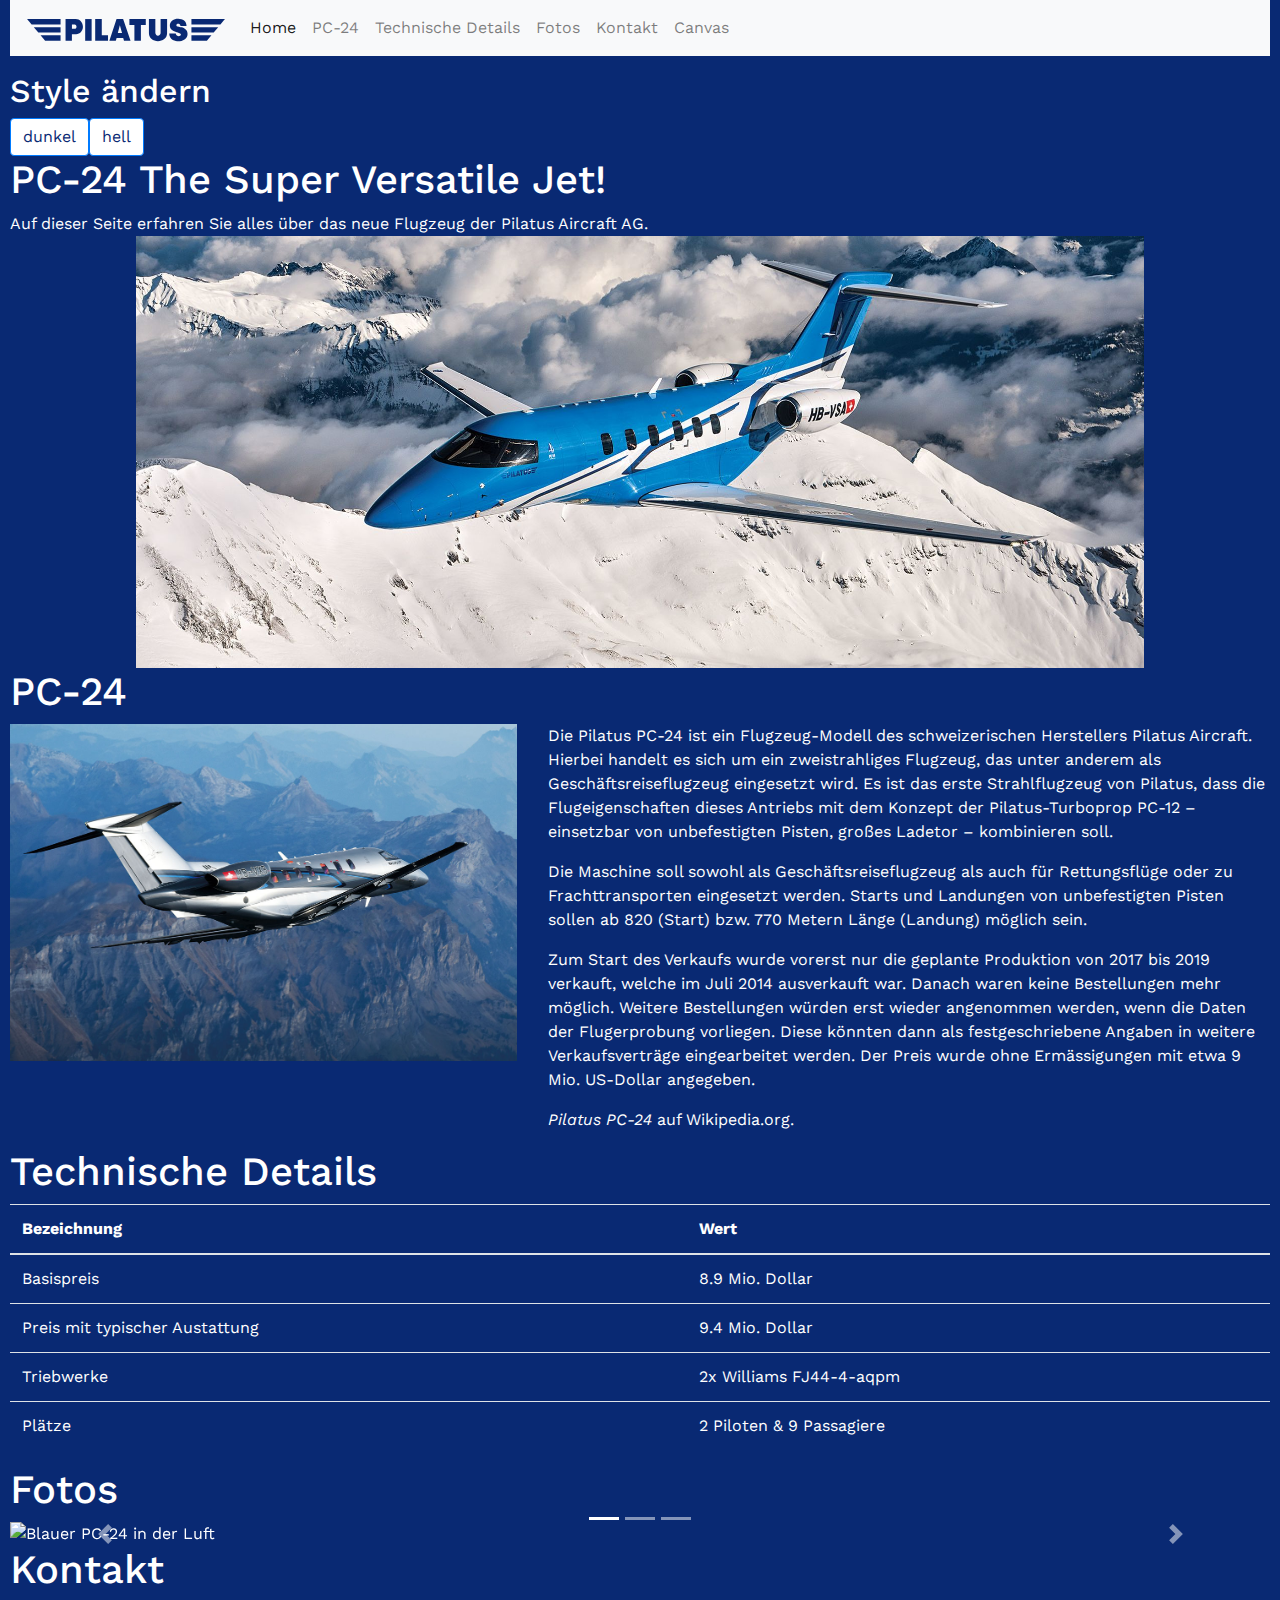
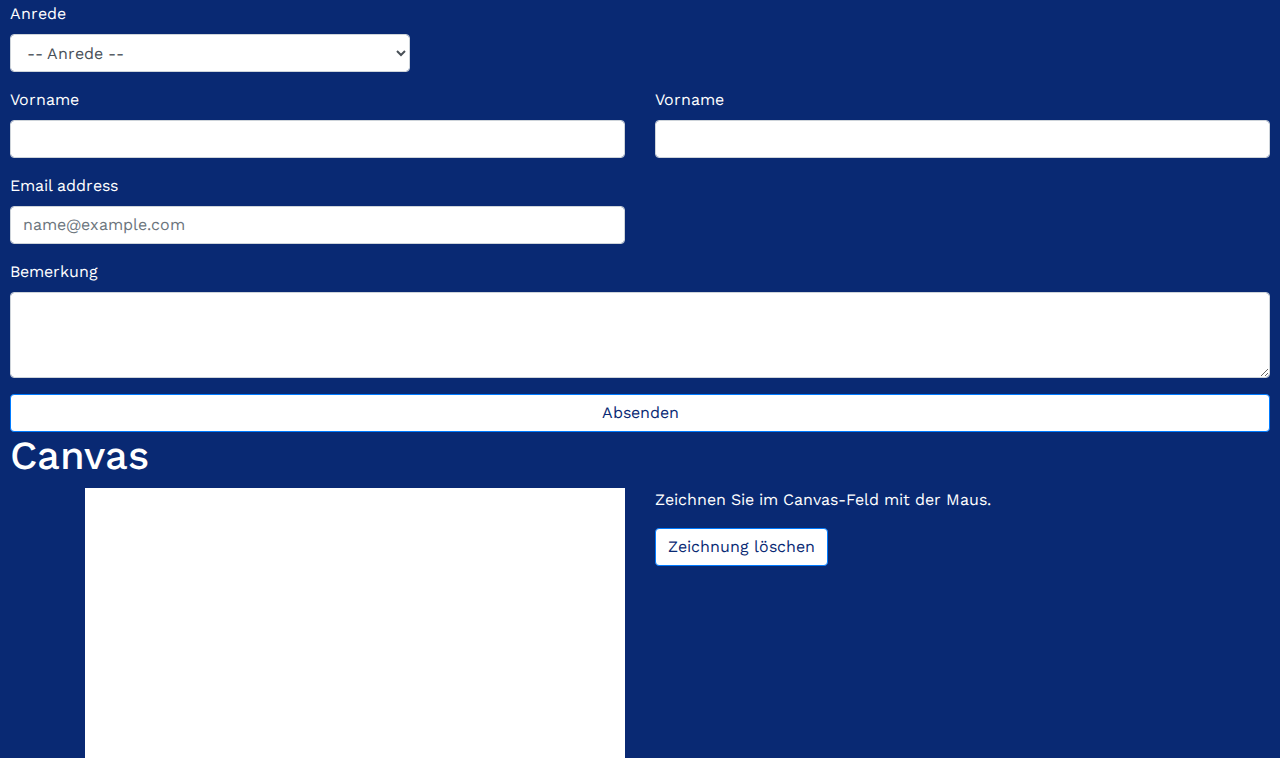
==== commit fd2c8c79: "finished" ====
--- a/index.html
+++ b/index.html
@@ -1,20 +1,21 @@
-<!DOCTYPE html lang=de>
+<!DOCTYPE html>
+<html lang="de">
 
 <head>
     <meta name="author" content="Silvan Loser">
+    <meta name="publisher" content="Silvan Loser">
     <meta charset="utf-8">
     <title>PC 24</title>
     <meta name="viewport" content="width=device-width, initial-scale=1, shrink-to-fit=no">
     <base href="/">
     <link rel="stylesheet" href="https://maxcdn.bootstrapcdn.com/bootstrap/4.0.0/css/bootstrap.min.css" type="text/css"
-     crossorigin="anonymous">
+        crossorigin="anonymous">
     <link rel="stylesheet" type="text/css" href="css/style.css" title="dunkel">
     <link rel="alternate stylesheet" type="text/css" href="css/style2.css" title="hell">
     <script src="https://ajax.googleapis.com/ajax/libs/jquery/3.3.1/jquery.min.js"></script>
     <script src="https://cdnjs.cloudflare.com/ajax/libs/popper.js/1.12.9/umd/popper.min.js"
         crossorigin="anonymous"></script>
-    <script src="https://maxcdn.bootstrapcdn.com/bootstrap/4.0.0/js/bootstrap.min.js"
-        crossorigin="anonymous"></script>
+    <script src="https://maxcdn.bootstrapcdn.com/bootstrap/4.0.0/js/bootstrap.min.js" crossorigin="anonymous"></script>
     <script src="js/canvas.js"></script>
     <script src="js/slider.js"></script>
     <script src="js/styleSwitcher.js"></script>
@@ -144,24 +145,26 @@
             </ol>
             <div class="carousel-inner">
                 <div class="carousel-item active">
-                    <img class="d-block w-100" src="pics/slider1.jpg" alt="First slide">
+                    <img class="d-block w-100" src="pics/slider1.jpg" alt="Blauer PC-24 in der Luft">
                     <div class="carousel-caption d-none d-md-block">
-                        <h5>First Pic</h5>
-                        <p>Airplane 1</p>
+                        <h5>Foto 1</h5>
+                        <p>Blauer PC-24 in der Luft</p>
                     </div>
                 </div>
                 <div class="carousel-item">
-                    <img class="d-block w-100" data-src="pics/slider2.jpg" alt="Second slide">
+                    <img class="d-block w-100" src="pics/pixel.jpg" data-src="pics/slider2.jpg"
+                        alt="Weisser PC-24 am Boden">
                     <div class="carousel-caption d-none d-md-block">
-                        <h5>Second Pic</h5>
-                        <p>Airplane 2</p>
+                        <h5>Foto 2</h5>
+                        <p>Weisser PC-24 am Boden</p>
                     </div>
                 </div>
                 <div class="carousel-item">
-                    <img class="d-block w-100" data-src="pics/slider3.jpg" alt="Third slide">
+                    <img class="d-block w-100" src="pics/pixel.jpg" data-src="pics/slider3.jpg"
+                        alt="PC-24 der Royal Flying Doctors in der Luft">
                     <div class="carousel-caption d-none d-md-block">
-                        <h5>Third Pic</h5>
-                        <p>Airplane 3</p>
+                        <h5>Foto 3</h5>
+                        <p>PC-24 der Royal Flying Doctors in der Luft</p>
                     </div>
                 </div>
             </div>
@@ -179,12 +182,13 @@
         <h1>Kontakt</h1>
         <form class="myForm" action="php/form.php" method="GET">
             <div class="row">
-                <div class="col-3">
-                    <div class="form-group">
-                        <label for="FormControlSelect2">Anrede</label>
-                        <select class="form-control" id="anrede" name="anrede">
+                <div class="col-4">
+                    <div class="form-group">
+                        <label for="anrede">Anrede</label>
+                        <select required class="form-control" id="anrede" name="anrede">
+                            <option disabled selected value> -- Anrede -- </option>
+                            <option>Frau</option>
                             <option>Herr</option>
-                            <option>Frau</option>
                         </select>
                     </div>
                 </div>
@@ -193,13 +197,13 @@
                 <div class="col-6">
                     <div class="form-group">
                         <label for="vorname">Vorname</label>
-                        <input type="name" class="form-control" id="vorname" name="vorname" placeholder="Vorname">
+                        <input required type="text" class="form-control" id="vorname" name="vorname">
                     </div>
                 </div>
                 <div class="col-6">
                     <div class="form-group">
-                        <label for="nachname">Vorname</label>
-                        <input type="name" class="form-control" id="name" name="name" placeholder="Nachname">
+                        <label for="name">Vorname</label>
+                        <input required type="text" class="form-control" id="name" name="name">
                     </div>
                 </div>
             </div>
@@ -207,15 +211,16 @@
                 <div class="col-6">
                     <div class="form-group">
                         <label for="email">Email address</label>
-                        <input type="email" class="form-control" id="email" name="email" placeholder="name@example.com">
-                    </div>
-                </div>
-            </div>
-            <div class="row">
-                <div class="col-6">
-                    <div class="form-group">
-                        <label for="FormControlTextarea">Bemerkung</label>
-                        <textarea class="form-control" id="textArea" name="textArea" rows="3"></textarea>
+                        <input required type="email" class="form-control" id="email" name="email"
+                            placeholder="name@example.com">
+                    </div>
+                </div>
+            </div>
+            <div class="row">
+                <div class="col-12">
+                    <div class="form-group">
+                        <label for="textArea">Bemerkung</label>
+                        <textarea required class="form-control" id="textArea" name="textArea" rows="3"></textarea>
                     </div>
                 </div>
             </div>
--- a/css/style.css
+++ b/css/style.css
@@ -126,7 +126,7 @@
     margin:0 auto;
     padding:10px;
   }
-  
-  
-  
-  
+
+  .carousel-caption h5 p {
+    color: #092973;
+}